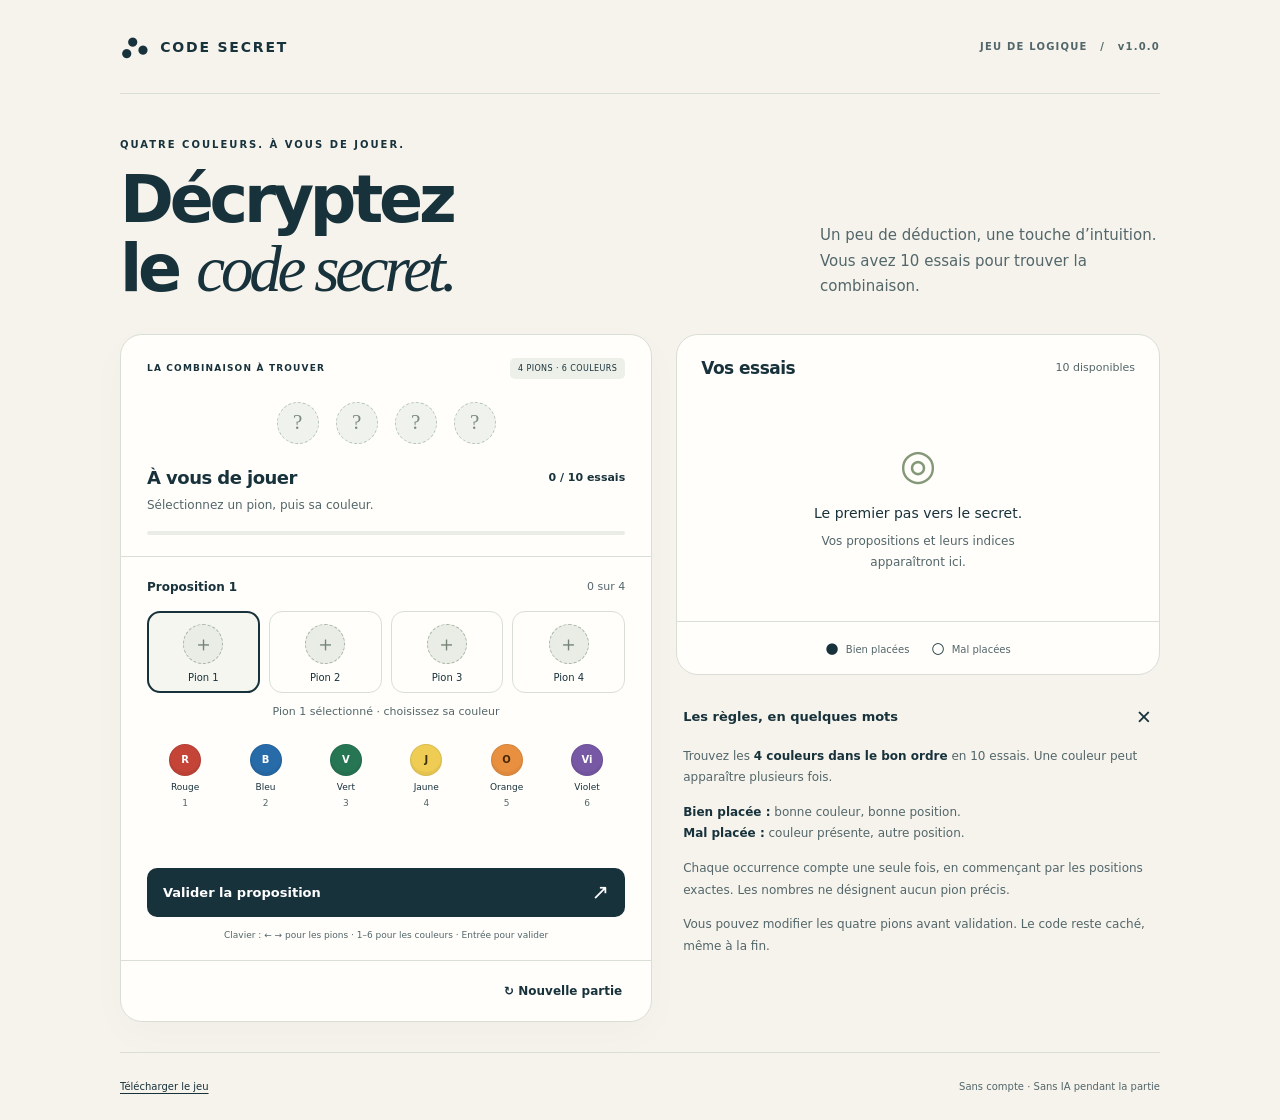
==== index.html @ 9850caaf "Ajouter Code secret Mastermind v1.0.0 et son API 0.2" ====
<!doctype html>
<html lang="fr">
<head>
  <meta charset="utf-8">
  <meta name="viewport" content="width=device-width, initial-scale=1">
  <meta name="theme-color" content="#152d37">
  <meta name="description" content="Quatre couleurs secrètes, dix essais. Un jeu de logique accessible, sans compte et sans service externe.">
  <title>Code secret · Mastermind</title>
  <link rel="icon" href="icon.svg" type="image/svg+xml">
  <link rel="stylesheet" href="style.css">
  <script src="game.js" defer></script>
  <script src="app.js" defer></script>
</head>
<body>
  <main class="shell">
    <header class="masthead">
      <span class="brand"><span class="brand-mark" aria-hidden="true">●<br>● ●</span>CODE SECRET</span>
      <span class="edition">JEU DE LOGIQUE <span aria-hidden="true">/</span> v1.0.0</span>
    </header>
    <section class="intro" aria-labelledby="title">
      <p class="eyebrow">QUATRE COULEURS. À VOUS DE JOUER.</p>
      <h1 id="title">Décryptez<br>le <em>code secret.</em></h1>
      <p class="lede">Un peu de déduction, une touche d’intuition.<br>Vous avez 10 essais pour trouver la combinaison.</p>
    </section>
    <div class="layout">
      <section class="game-panel" aria-label="Votre partie">
        <div class="panel-top"><span class="panel-label">LA COMBINAISON À TROUVER</span><span class="tag">4 PIONS · 6 COULEURS</span></div>
        <div class="secret" aria-label="Quatre couleurs cachées"><span>?</span><span>?</span><span>?</span><span>?</span></div>
        <div class="status-block">
          <div class="status-heading"><h2 id="status-title">À vous de jouer</h2><span id="counter" class="counter">0 / 10 essais</span></div>
          <p id="status-text">Sélectionnez un pion, puis sa couleur.</p>
          <div class="progress" aria-hidden="true"><span id="progress-fill"></span></div>
        </div>
        <div class="composer">
          <div class="composer-top"><h3 id="guess-title">Votre proposition</h3><span id="filled-count">0 sur 4</span></div>
          <div id="slots" class="slots" role="group" aria-label="Les quatre pions de votre proposition"></div>
          <p class="selection-help" id="selection-help">Pion 1 sélectionné · choisissez sa couleur</p>
          <div id="palette" class="palette" role="group" aria-label="Choisir une couleur"></div>
          <p id="feedback" class="feedback" role="status" aria-live="polite" aria-atomic="true"></p>
          <button id="submit" class="primary" type="button">Valider la proposition <span aria-hidden="true">↗</span></button>
          <p class="keyboard-hint">Clavier : ← → pour les pions · 1–6 pour les couleurs · Entrée pour valider</p>
        </div>
        <div class="panel-bottom"><span id="test-label" hidden>MODE TEST · API 0.2</span><button id="new-game" class="text-button" type="button">↻ Nouvelle partie</button></div>
      </section>
      <aside class="side">
        <section class="history-panel" aria-labelledby="history-title">
          <div class="history-heading"><h2 id="history-title">Vos essais</h2><span id="remaining">10 disponibles</span></div>
          <div id="empty-history" class="empty-history"><span aria-hidden="true">◎</span><p>Le premier pas vers le secret.</p><small>Vos propositions et leurs indices<br>apparaîtront ici.</small></div>
          <ol id="history" class="history" aria-label="Historique des propositions"></ol>
          <div class="legend"><span><b>●</b> Bien placées</span><span><b>○</b> Mal placées</span></div>
        </section>
        <details class="rules" open>
          <summary>Les règles, en quelques mots <span aria-hidden="true">+</span></summary>
          <div class="rules-content">
            <p>Trouvez les <strong>4 couleurs dans le bon ordre</strong> en 10 essais. Une couleur peut apparaître plusieurs fois.</p>
            <p><strong>Bien placée :</strong> bonne couleur, bonne position.<br><strong>Mal placée :</strong> couleur présente, autre position.</p>
            <p>Chaque occurrence compte une seule fois, en commençant par les positions exactes. Les nombres ne désignent aucun pion précis.</p>
            <p>Vous pouvez modifier les quatre pions avant validation. Le code reste caché, même à la fin.</p>
          </div>
        </details>
      </aside>
    </div>
    <footer><a href="Code-secret-Mastermind.html" download>Télécharger le jeu</a><span>Sans compte · Sans IA pendant la partie</span></footer>
  </main>
  <noscript>Activez JavaScript dans votre navigateur pour jouer à Code secret.</noscript>
</body>
</html>
---- style.css ----
@charset "UTF-8";
:root { color-scheme: light; --ink:#18323c; --muted:#53666a; --paper:#f5f3ec; --line:#dadfd6; --accent:#d9efb1; --surface:#fffefa; }
* { box-sizing:border-box; }
body { margin:0; background:var(--paper); color:var(--ink); font-family:"Segoe UI",system-ui,sans-serif; }
button,a,summary { -webkit-tap-highlight-color:transparent; }
button { font:inherit; cursor:pointer; }
button:disabled { cursor:default; opacity:.55; }
button:focus-visible,a:focus-visible,summary:focus-visible { outline:3px solid #225fde; outline-offset:4px; }
[hidden] { display:none !important; }
.shell { max-width:1120px; margin:auto; padding:0 40px; }
.masthead { height:94px; display:flex; justify-content:space-between; align-items:center; border-bottom:1px solid var(--line); }
.brand { color:var(--ink); text-decoration:none; font-size:14px; font-weight:800; letter-spacing:.13em; display:flex; align-items:center; gap:12px; }
.brand-mark { font-size:12px; line-height:.85; letter-spacing:1px; text-align:center; transform:rotate(-12deg); }
.edition { font-size:10px; letter-spacing:.12em; font-weight:600; color:var(--muted); }.edition span { margin:0 8px; }
.intro { padding:45px 0 30px; position:relative; }
.eyebrow { font-size:10px; letter-spacing:.2em; font-weight:750; margin:0 0 16px; }
h1 { margin:0; font-size:clamp(42px,5.2vw,65px); font-weight:650; line-height:1.06; letter-spacing:-.065em; }
h1 em { font-family:Georgia,serif; font-weight:400; }
.lede { color:var(--muted); font-size:15px; line-height:1.7; margin:18px 0 0; }
.layout { display:grid; grid-template-columns:1.1fr 1fr; align-items:start; gap:24px; }
.game-panel,.history-panel { border:1px solid var(--line); border-radius:22px; background:var(--surface); overflow:hidden; }
.game-panel { box-shadow:0 12px 40px #18323c06; }
.panel-top { display:flex; align-items:center; justify-content:space-between; padding:23px 26px 0; gap:10px; }
.panel-label { font-size:9px; letter-spacing:.13em; font-weight:750; }.tag { font-size:8px; letter-spacing:.05em; background:#edf0e8; padding:6px 8px; border-radius:5px; white-space:nowrap; }
.secret { display:flex; justify-content:center; gap:17px; padding:23px 0; }
.secret span { display:grid; place-items:center; width:42px; height:42px; border:1px dashed #b5c3bd; border-radius:50%; background:#f0f3ed; font-family:Georgia,serif; color:#7b8b82; font-size:21px; }
.status-block { padding:0 26px 21px; border-bottom:1px solid var(--line); }.status-heading { display:flex; justify-content:space-between; align-items:center; gap:8px; }
h2 { font-size:18px; letter-spacing:-.03em; font-weight:650; margin:0; }.counter { font-size:11px; font-weight:700; white-space:nowrap; }
.status-block p { margin:8px 0 16px; font-size:12px; line-height:1.6; color:var(--muted); }.progress { height:4px; background:#e9ede5; border-radius:4px; overflow:hidden; }.progress span { display:block; background:var(--ink); height:100%; }
.composer { padding:23px 26px 18px; }.composer-top { display:flex; align-items:center; justify-content:space-between; }h3 { font-size:12px; font-weight:650; margin:0; }.composer-top>span { color:var(--muted); font-size:11px; }
.slots { display:flex; justify-content:space-between; gap:9px; margin-top:17px; }.slot { background:transparent; border:1px solid var(--line); border-radius:13px; padding:12px 5px 9px; flex:1; min-width:0; display:grid; justify-items:center; gap:8px; color:var(--ink); }.slot.selected { border:2px solid var(--ink); padding:11px 4px 8px; background:#f4f6ef; }.slot-caption { font-size:10px; text-transform:capitalize; }
.peg { display:inline-grid; place-items:center; flex-shrink:0; height:40px; width:40px; border-radius:50%; font-size:12px; font-weight:800; border:1px solid #00000018; box-shadow:inset 0 -3px 0 #0000000c; }
.unfilled { background:#e9ede5; color:#758477; border:1px dashed #a8b4a6; box-shadow:none; font-size:21px; font-weight:400; }
.rouge { background:#c54438; color:#fff; }.bleu { background:#286ba9; color:#fff; }.vert { background:#277653; color:#fff; }.jaune { background:#efcd55; color:#3b310c; }.orange { background:#e99040; color:#492703; }.violet { background:#7758a5; color:#fff; }
.selection-help { margin:12px 0 17px; text-align:center; color:var(--muted); font-size:11px; }
.palette { display:grid; grid-template-columns:repeat(6,1fr); gap:4px; }.color-button { border:1px solid transparent; border-radius:10px; padding:8px 1px 6px; display:flex; flex-direction:column; align-items:center; gap:6px; background:transparent; color:var(--ink); min-height:80px; }.color-button:hover:not(:disabled) { background:#f0f3e9; }.color-button[aria-pressed="true"] { border-color:#9aa99c; background:#f0f3e9; }.color-button .peg { width:32px; height:32px; font-size:10px; }.color-button>span:not(.peg) { font-size:9px; text-transform:capitalize; }kbd { font-family:inherit; font-size:9px; color:var(--muted); }
.feedback { min-height:33px; margin:10px 0; font-size:12px; line-height:1.5; text-align:center; color:var(--ink); }.feedback.error { color:#a32820; font-weight:600; }
.primary { width:100%; min-height:49px; background:var(--ink); color:#fff; border:0; border-radius:10px; padding:12px 16px; font-weight:600; font-size:13px; display:flex; align-items:center; justify-content:space-between; }.primary:hover:not(:disabled) { background:#28505d; }.primary span { font-size:21px; font-weight:400; }.keyboard-hint { font-size:9px; color:var(--muted); text-align:center; margin:11px 0 0; line-height:1.6; }
.panel-bottom { min-height:60px; border-top:1px solid var(--line); display:flex; justify-content:flex-end; align-items:center; padding:8px 23px; gap:10px; }.text-button { border:0; background:transparent; min-height:44px; color:var(--ink); font-size:12px; font-weight:600; }.text-button:hover { text-decoration:underline; }#test-label { margin-right:auto; font-size:9px; color:var(--muted); }
.history-heading { padding:23px 24px 20px; display:flex; justify-content:space-between; align-items:center; }.history-heading h2 { font-size:17px; }.history-heading>span { font-size:11px; color:var(--muted); }
.empty-history { text-align:center; padding:42px 15px 48px; }.empty-history>span { font-size:42px; color:#849878; }.empty-history p { font-size:14px; margin:16px 0 9px; }.empty-history small { font-size:12px; line-height:1.7; color:var(--muted); }
.history { list-style:none; margin:0; padding:0 24px; }.history-row { display:flex; align-items:center; gap:12px; padding:13px 0; border-top:1px solid var(--line); }.attempt-number { font-size:10px; color:var(--muted); width:16px; }.history-pegs { display:flex; gap:8px; }.history-pegs .peg { width:30px; height:30px; font-size:10px; }.result { margin-left:auto; display:flex; gap:12px; white-space:nowrap; font-size:13px; }.result span { display:flex; gap:5px; align-items:center; }.result b { font-weight:650; }
.legend { display:flex; justify-content:center; gap:22px; border-top:1px solid var(--line); padding:17px 12px; color:var(--muted); font-size:10px; }.legend b { font-size:15px; margin-right:4px; color:var(--ink); }
.rules { margin-top:18px; padding:0 7px; }summary { display:flex; justify-content:space-between; align-items:center; cursor:pointer; min-height:48px; font-size:13px; font-weight:650; list-style:none; }summary::-webkit-details-marker { display:none; }summary span { font-size:22px; font-weight:400; }.rules[open] summary span { transform:rotate(45deg); }.rules-content { font-size:12px; color:var(--muted); line-height:1.8; }.rules-content p { margin:5px 0 13px; }.rules-content strong { color:var(--ink); font-weight:600; }
footer { display:flex; justify-content:space-between; padding:28px 0; margin-top:30px; border-top:1px solid var(--line); font-size:10px; color:var(--muted); }body[data-status="won"] .status-block { background:#edf5df; padding-top:15px; }body[data-status="won"] .progress span { background:#39713e; }
@media(min-width:950px) { .intro .lede { position:absolute; bottom:34px; right:0; max-width:340px; } }
@media(max-width:760px) { .shell { padding:0 20px; max-width:560px; }.masthead { height:75px; }.edition { font-size:8px; letter-spacing:.05em; }.brand { font-size:12px; letter-spacing:.08em; gap:7px; }.intro { padding:32px 0 25px; }.eyebrow { font-size:9px; }.layout { grid-template-columns:1fr; gap:20px; }h1 { font-size:49px; }.lede { font-size:13px; margin-top:16px; }.empty-history { padding:22px 10px 28px; }.keyboard-hint { font-size:9px; }footer { align-items:flex-start; gap:15px; font-size:9px; line-height:1.6; } }
@media(max-width:380px) { .shell { padding:0 12px; }.edition { display:none; }.panel-top { padding-left:17px; padding-right:17px; }.status-block { padding-left:17px; padding-right:17px; }.composer { padding-left:17px; padding-right:17px; }.tag { font-size:7px; }h1 { font-size:43px; }.history { padding:0 16px; }.history-pegs { gap:6px; }.history-row { gap:8px; }.result { gap:8px; }.slot .peg { width:36px; height:36px; } }
footer a { color:var(--ink); text-underline-offset:3px; }
@media(max-width:380px) { .palette { grid-template-columns:repeat(3,1fr); gap:5px; }.color-button { min-height:70px; } }
@media(prefers-reduced-motion:no-preference) { button { transition:background-color .15s,border-color .15s; } }
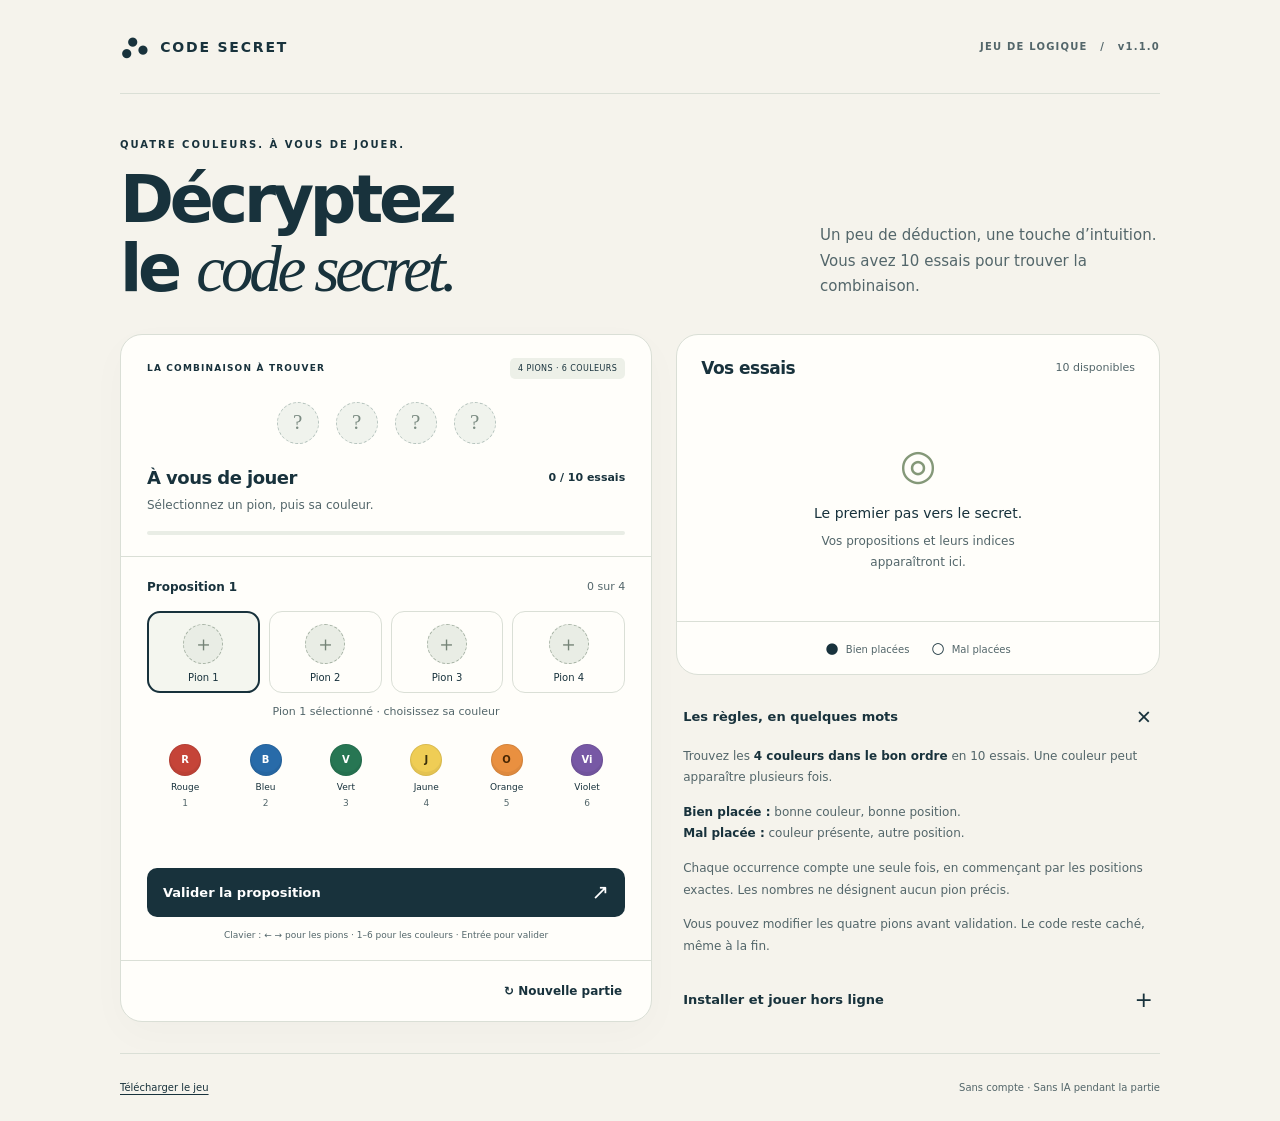
==== commit 1ee52d65: "Ajouter le jeu installable et hors ligne avec icones et QR code" ====
--- a/index.html
+++ b/index.html
@@ -7,15 +7,20 @@
   <meta name="description" content="Quatre couleurs secrètes, dix essais. Un jeu de logique accessible, sans compte et sans service externe.">
   <title>Code secret · Mastermind</title>
   <link rel="icon" href="icon.svg" type="image/svg+xml">
+  <link rel="apple-touch-icon" href="icons/apple-touch-icon.png" sizes="180x180">
+  <link rel="manifest" href="manifest.webmanifest">
+  <meta name="apple-mobile-web-app-capable" content="yes">
+  <meta name="apple-mobile-web-app-title" content="Code secret">
   <link rel="stylesheet" href="style.css">
   <script src="game.js" defer></script>
   <script src="app.js" defer></script>
+  <script src="pwa.js" defer></script>
 </head>
 <body>
   <main class="shell">
     <header class="masthead">
       <span class="brand"><span class="brand-mark" aria-hidden="true">●<br>● ●</span>CODE SECRET</span>
-      <span class="edition">JEU DE LOGIQUE <span aria-hidden="true">/</span> v1.0.0</span>
+      <span class="edition">JEU DE LOGIQUE <span aria-hidden="true">/</span> v1.1.0</span>
     </header>
     <section class="intro" aria-labelledby="title">
       <p class="eyebrow">QUATRE COULEURS. À VOUS DE JOUER.</p>
@@ -58,6 +63,22 @@
             <p>Vous pouvez modifier les quatre pions avant validation. Le code reste caché, même à la fin.</p>
           </div>
         </details>
+        <!-- PWA:START -->
+        <details class="rules install-help">
+          <summary>Installer et jouer hors ligne <span aria-hidden="true">+</span></summary>
+          <div class="rules-content">
+            <p>Sur iPhone, ouvrez ce jeu dans <strong>Safari</strong>, puis touchez <strong>Partager → Sur l’écran d’accueil → Ajouter</strong>. Si l’option « Ouvrir comme app web » apparaît, activez-la.</p>
+            <p>Ouvrez ensuite l’icône <strong>Code secret</strong> avec Internet et attendez la confirmation ci-dessous avant de jouer hors ligne.</p>
+            <p id="offline-status" role="status" aria-live="polite">Préparation du jeu hors ligne…</p>
+            <p id="update-status" hidden>Une mise à jour est prête. Pour l’utiliser, fermez toutes les fenêtres du jeu, puis rouvrez-le avec Internet. Votre partie actuelle peut continuer.</p>
+            <p>Recharger ou fermer le jeu recommence la partie. Le navigateur peut effacer les fichiers hors ligne : dans ce cas, ouvrez à nouveau le jeu avec Internet.</p>
+            <figure class="install-qr">
+              <img src="qr-code.png" alt="QR code pour ouvrir Code secret sur un autre appareil" width="180" height="180" loading="lazy">
+              <figcaption>Scannez pour ouvrir le jeu sur votre iPhone.<br><a href="qr-code.png" download="Code-secret-QR.png">Télécharger le QR code</a></figcaption>
+            </figure>
+          </div>
+        </details>
+        <!-- PWA:END -->
       </aside>
     </div>
     <footer><a href="Code-secret-Mastermind.html" download>Télécharger le jeu</a><span>Sans compte · Sans IA pendant la partie</span></footer>
--- a/style.css
+++ b/style.css
@@ -47,5 +47,10 @@
 @media(max-width:760px) { .shell { padding:0 20px; max-width:560px; }.masthead { height:75px; }.edition { font-size:8px; letter-spacing:.05em; }.brand { font-size:12px; letter-spacing:.08em; gap:7px; }.intro { padding:32px 0 25px; }.eyebrow { font-size:9px; }.layout { grid-template-columns:1fr; gap:20px; }h1 { font-size:49px; }.lede { font-size:13px; margin-top:16px; }.empty-history { padding:22px 10px 28px; }.keyboard-hint { font-size:9px; }footer { align-items:flex-start; gap:15px; font-size:9px; line-height:1.6; } }
 @media(max-width:380px) { .shell { padding:0 12px; }.edition { display:none; }.panel-top { padding-left:17px; padding-right:17px; }.status-block { padding-left:17px; padding-right:17px; }.composer { padding-left:17px; padding-right:17px; }.tag { font-size:7px; }h1 { font-size:43px; }.history { padding:0 16px; }.history-pegs { gap:6px; }.history-row { gap:8px; }.result { gap:8px; }.slot .peg { width:36px; height:36px; } }
 footer a { color:var(--ink); text-underline-offset:3px; }
+.install-help a { color:var(--ink); text-underline-offset:3px; }
+.install-qr { margin:20px 0 10px; text-align:center; }
+.install-qr img { display:block; max-width:100%; height:auto; margin:0 auto 10px; }
+.install-qr figcaption { font-size:12px; line-height:1.8; }
+#offline-status { color:var(--ink); font-weight:600; }
 @media(max-width:380px) { .palette { grid-template-columns:repeat(3,1fr); gap:5px; }.color-button { min-height:70px; } }
 @media(prefers-reduced-motion:no-preference) { button { transition:background-color .15s,border-color .15s; } }
